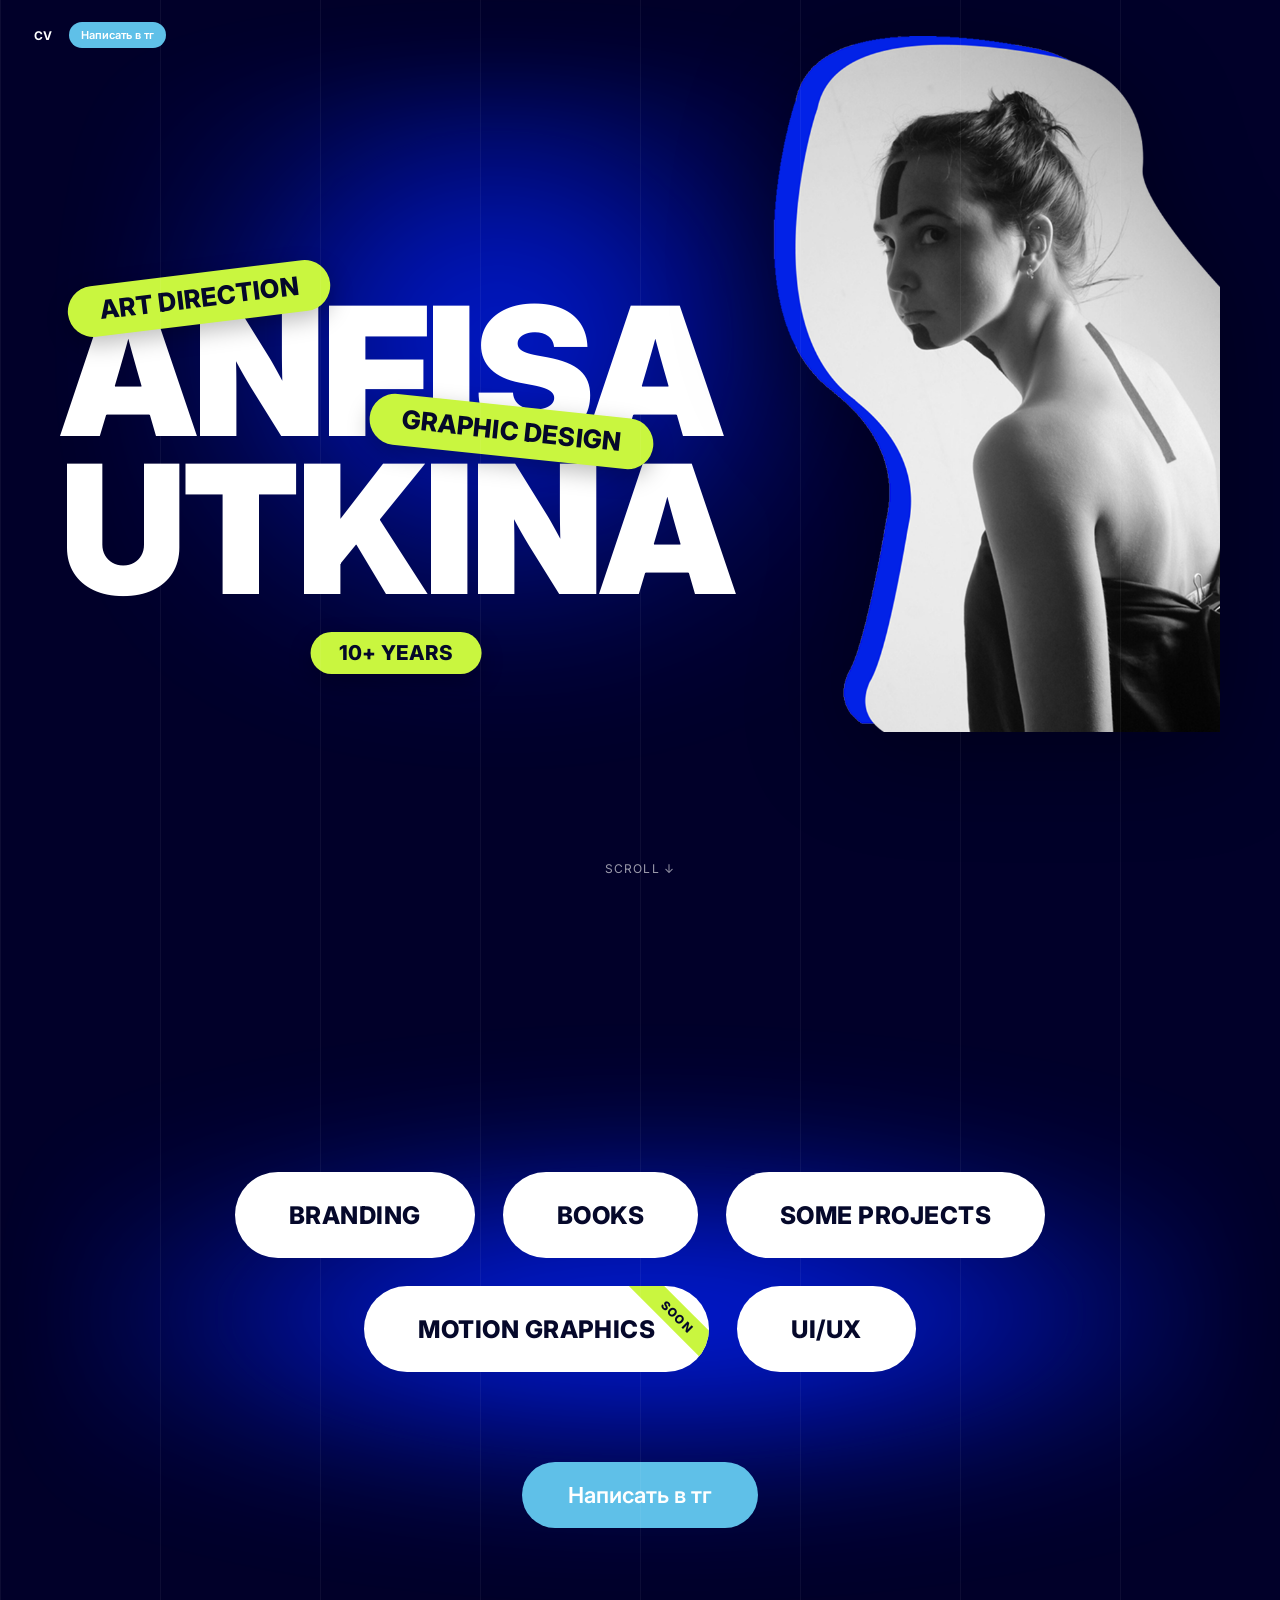
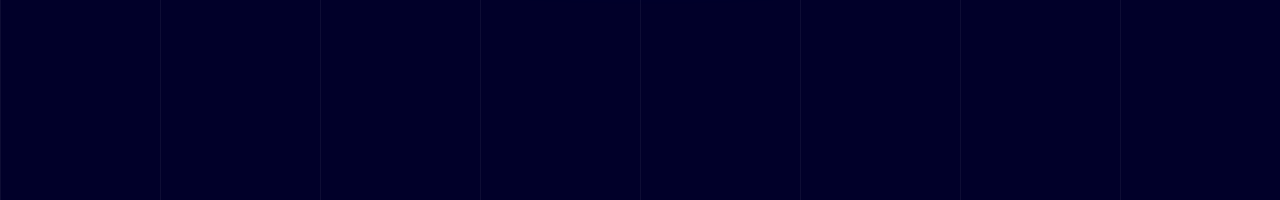
==== index.html @ de8353ec "Initial commit: portfolio site for anfisa.link Static HTML/CSS portfolio with case studies, deployed" ====
<!doctype html>
<html lang="ru">
<head>
  <meta charset="utf-8">
  <meta name="viewport" content="width=device-width, initial-scale=1">
  <title>Anfisa Utkina — Art Director Portfolio</title>
  <link rel="preconnect" href="https://fonts.googleapis.com">
  <link rel="preconnect" href="https://fonts.gstatic.com" crossorigin>
  <link href="https://fonts.googleapis.com/css2?family=Inter:wght@400;600;700;800;900&display=swap" rel="stylesheet">
  <style>
    :root{
      --blue-bg:#010029;
      --blue-glow:#1E22E8;
      --navy:#05082A;
      --lime:#C9F63F;
      --sky:#5FC0E8;
      --white:#fff;
      --grid-line:rgba(255,255,255,.05);
      --font:'Inter','Helvetica Neue',Arial,sans-serif;
    }
    *{box-sizing:border-box}
    html,body{margin:0;padding:0;font-family:var(--font);background:var(--blue-bg);color:var(--white);-webkit-font-smoothing:antialiased}
    a{color:inherit;text-decoration:none}
    img{max-width:100%;display:block}

    /* ===== Snap scroll host ===== */
    html{
      scroll-snap-type: y mandatory;
      scroll-behavior: smooth;
    }
    body{ overflow-x:hidden; }

    /* ===== Screen (section) ===== */
    .screen{
      position:relative;
      width:100%;
      height:100vh;
      overflow:hidden;
      scroll-snap-align: start;
      scroll-snap-stop: always;
      background: var(--blue-bg);
    }
    .screen::before{
      content:"";
      position:absolute; inset:0;
      background-image: linear-gradient(to right, var(--grid-line) 1px, transparent 1px);
      background-size: calc(100%/8) 100%;
      pointer-events:none; z-index:2;
    }

    /* Blue glow backdrop (uses the Ellipse PNG for textured blur) */
    .glow{
      position:absolute;
      pointer-events:none;
      z-index:0;
      opacity:.85;
      filter: blur(40px) saturate(1.2);
    }
    .glow img{
      width:100%; height:100%;
      display:block;
      object-fit: fill;
    }
    .glow--hero{
      top: 8%;
      left: 8%;
      width: 70%;
      height: 80%;
    }
    .glow--cats{
      top: 15%;
      left: 50%;
      transform: translateX(-50%);
      width: 92%;
      height: 62%;
    }

    /* ===== Top bar (shared) ===== */
    .topbar{
      position:absolute;
      top:22px; left:28px;
      display:flex; align-items:center; gap:10px;
      z-index:5;
    }
    .cv{
      color:var(--white);
      font-weight:700;
      font-size:12px;
      letter-spacing:.04em;
      padding:4px 6px;
    }
    .pill-tg-sm{
      display:inline-flex; align-items:center; justify-content:center;
      background:var(--sky); color:var(--white);
      font-weight:600; font-size:11px;
      padding:6px 12px; border-radius:999px;
    }

    /* ===== Screen 1 — Hero ===== */
    .hero{
      position:relative;
      z-index:1;
      height:100%;
      max-width:1500px;
      margin:0 auto;
      padding: 0 60px;
      display:grid;
      grid-template-columns: 1fr 40%;
      align-items:center;
      gap: 0;
    }
    .hero__left{
      position:relative;
      align-self:center;
    }
    .name{
      position:relative;
      font-weight:900;
      line-height:.88;
      letter-spacing:-.02em;
      text-transform:uppercase;
      color:var(--white);
      margin:0;
      font-size: clamp(80px, 14vw, 220px);
      display:inline-block;
    }
    .name .line-1,
    .name .line-2{ display:block; position:relative; }

    /* lime badges — anchored relative to the name block */
    .badge{
      position:absolute;
      display:inline-flex; align-items:center; justify-content:center;
      background:var(--lime);
      color:var(--navy);
      font-weight:800;
      text-transform:uppercase;
      border-radius:999px;
      box-shadow: 0 8px 22px rgba(0,0,0,.25);
      white-space:nowrap;
      letter-spacing:.01em;
      z-index:3;
    }
    .badge--art{
      top: -6%;
      left: 1%;
      padding: 14px 32px;
      font-size: clamp(18px, 2vw, 30px);
      transform: rotate(-7deg);
    }
    .badge--graphic{
      top: 36%;
      left: 46%;
      padding: 14px 32px;
      font-size: clamp(18px, 2vw, 30px);
      transform: rotate(6deg);
    }
    .badge--years{
      top: 100%;
      left: 50%;
      transform: translate(-50%, 24px);
      padding: 12px 28px;
      font-size: clamp(16px, 1.6vw, 24px);
    }

    .hero__right{
      position:relative;
      height:100%;
      display:flex;
      justify-content:flex-end;
      align-items:stretch;
      padding: 4vh 0;
    }
    .hero__photo{
      width:100%;
      max-width: 560px;
      height: 100%;
      display:flex;
      align-items:flex-start;
      justify-content:flex-end;
    }
    .hero__photo img{
      width:100%;
      height:100%;
      object-fit:contain;
      object-position: top right;
      display:block;
      filter: drop-shadow(0 20px 50px rgba(0,0,0,.35));
    }

    /* ===== Screen 2 — Categories ===== */
    .cats-screen{
      display:flex;
      flex-direction:column;
      justify-content:center;
      align-items:center;
      text-align:center;
      padding: 60px;
    }
    .cats{
      display:flex;
      flex-direction:column;
      align-items:center;
      gap:28px;
      position:relative; z-index:1;
    }
    .cats__row{
      display:flex;
      gap:28px;
      flex-wrap:wrap;
      justify-content:center;
    }
    .cat{
      position:relative;
      overflow:hidden;
      background:var(--white);
      color:var(--navy);
      font-weight:800;
      text-transform:uppercase;
      padding:28px 54px;
      border-radius:999px;
      font-size: clamp(20px, 1.9vw, 32px);
      letter-spacing:.02em;
      transition: transform .2s ease, box-shadow .2s ease;
      display:inline-block;
    }
    .cat:hover{ transform: translateY(-3px); box-shadow: 0 14px 28px rgba(0,0,0,.25); }

    .cat__soon{
      position:absolute;
      top:18px;
      right:-38px;
      width:140px;
      padding:5px 0;
      background:var(--lime);
      color:var(--navy);
      font-weight:800;
      font-size:12px;
      letter-spacing:.1em;
      text-transform:uppercase;
      text-align:center;
      transform: rotate(45deg);
      pointer-events:none;
      z-index:2;
    }

    .cats-cta{
      margin-top: 90px;
      display:flex; justify-content:center;
      position:relative; z-index:1;
    }
    .pill-tg-lg{
      display:inline-flex; align-items:center; justify-content:center;
      background:var(--sky); color:var(--white);
      font-weight:600; font-size:22px;
      padding: 20px 46px;
      border-radius:999px;
      transition: transform .2s ease, box-shadow .2s ease;
    }
    .pill-tg-lg:hover{ transform: translateY(-2px); box-shadow: 0 14px 32px rgba(95,192,232,.35); }

    /* scroll hint down arrow */
    .scroll-hint{
      position:absolute;
      bottom:24px; left:50%;
      transform: translateX(-50%);
      opacity:.6;
      font-size:12px;
      letter-spacing:.1em;
      text-transform:uppercase;
      animation: bob 2s ease-in-out infinite;
      z-index:2;
    }
    @keyframes bob{
      0%,100%{ transform: translate(-50%, 0); }
      50%{ transform: translate(-50%, 6px); }
    }

    /* ===== Responsive ===== */
    @media (max-width: 900px){
      html{ scroll-snap-type: none; }
      .screen{ height: auto; min-height: 100vh; }
      .hero{
        grid-template-columns: 1fr;
        padding: 80px 24px 60px;
        gap: 40px;
      }
      .hero__right{ justify-content:center; padding-top:0; }
      .hero__photo{ max-width: 300px; }
      .badge--art{ top:4%; left:2%; }
      .badge--graphic{ top:42%; left:48%; }
      .badge--years{ top:70%; left:20%; }
      .cats-screen{ padding: 80px 24px; }
      .cat{ font-size:16px; padding:14px 26px; }
    }
  </style>
</head>
<body>

  <!-- ===== Screen 1 — Hero ===== -->
  <section class="screen" id="screen-1">
    <div class="glow glow--hero"><img src="assets/blob-blue.png" alt=""></div>
    <header class="topbar">
      <a class="cv" href="#cv">CV</a>
      <a class="pill-tg-sm" href="https://t.me/" target="_blank" rel="noopener">Написать в тг</a>
    </header>

    <div class="hero">
      <div class="hero__left">
        <h1 class="name">
          <span class="line-1">Anfisa</span>
          <span class="line-2">Utkina</span>
          <span class="badge badge--art">Art Direction</span>
          <span class="badge badge--graphic">Graphic Design</span>
          <span class="badge badge--years">10+ Years</span>
        </h1>
      </div>
      <div class="hero__right">
        <div class="hero__photo">
          <img src="assets/hero-photo.png" alt="Anfisa Utkina">
        </div>
      </div>
    </div>

    <div class="scroll-hint">Scroll ↓</div>
  </section>

  <!-- ===== Screen 2 — Categories ===== -->
  <section class="screen cats-screen" id="screen-2">
    <div class="glow glow--cats"><img src="assets/blob-blue-2.png" alt=""></div>
    <nav class="cats" aria-label="Категории работ">
      <div class="cats__row">
        <a class="cat" href="branding.html">Branding</a>
        <a class="cat" href="books.html">Books</a>
        <a class="cat" href="some-projects.html">Some Projects</a>
      </div>
      <div class="cats__row">
        <a class="cat" href="#motion">Motion graphics<span class="cat__soon">Soon</span></a>
        <a class="cat" href="ui-ux.html">UI/UX</a>
      </div>
    </nav>

    <div class="cats-cta">
      <a class="pill-tg-lg" href="https://t.me/" target="_blank" rel="noopener">Написать в тг</a>
    </div>
  </section>

</body>
</html>
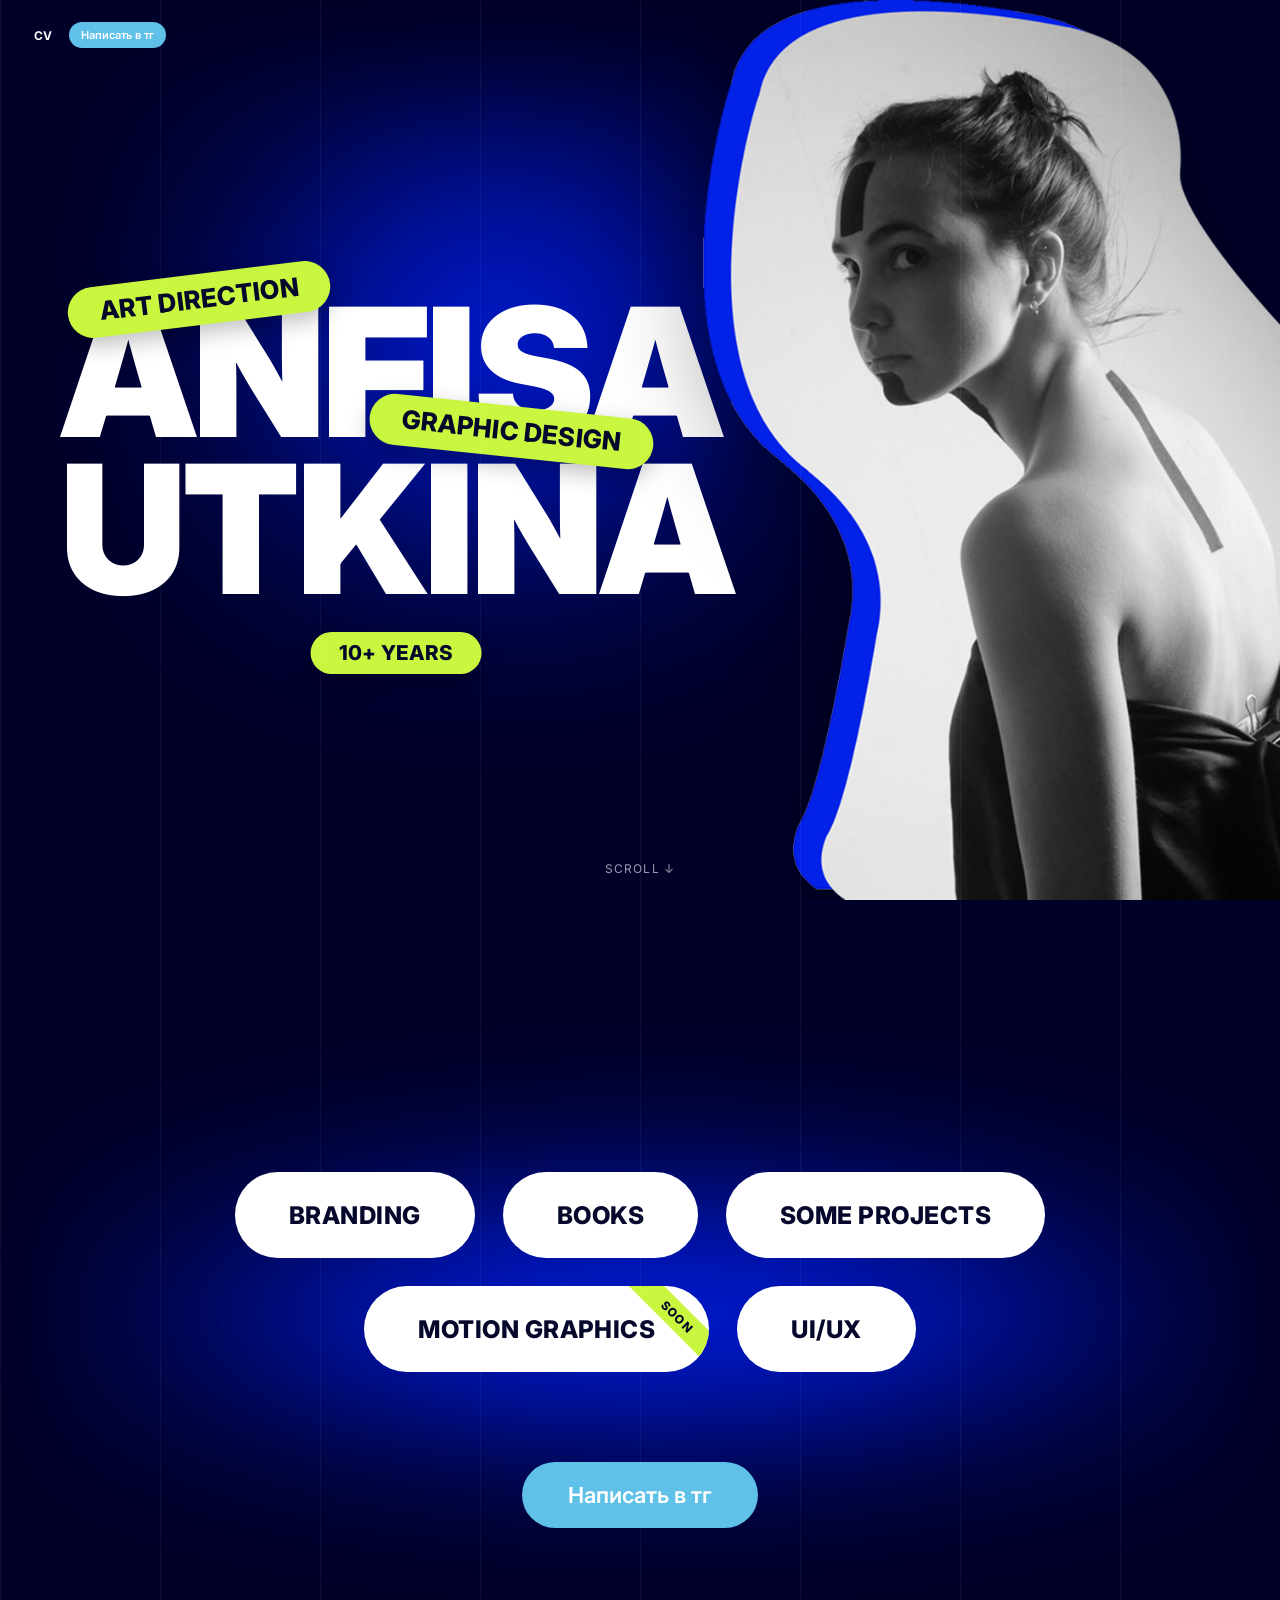
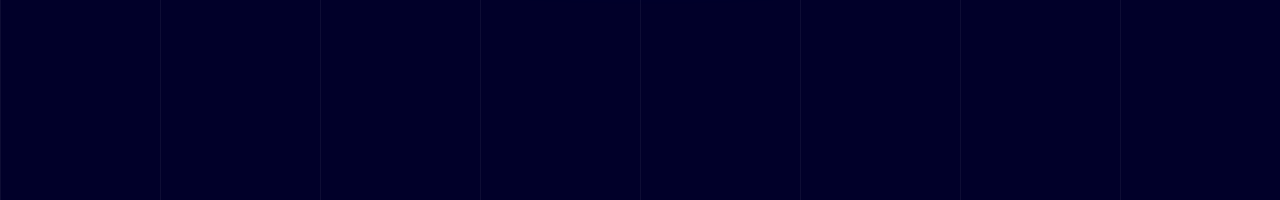
==== commit 71267a9f: "Правки по фидбеку: типографика, лейаут, sticky-хедер, hero-фото - Branding: nbsp для «Наш стенд» в а" ====
--- a/index.html
+++ b/index.html
@@ -75,12 +75,12 @@
       height: 62%;
     }
 
-    /* ===== Top bar (shared) ===== */
+    /* ===== Top bar (shared, fixed across all screens) ===== */
     .topbar{
-      position:absolute;
+      position:fixed;
       top:22px; left:28px;
       display:flex; align-items:center; gap:10px;
-      z-index:5;
+      z-index:50;
     }
     .cv{
       color:var(--white);
@@ -101,17 +101,24 @@
       position:relative;
       z-index:1;
       height:100%;
-      max-width:1500px;
-      margin:0 auto;
-      padding: 0 60px;
+      width:100%;
+      max-width:none;
+      margin:0;
+      padding:0;
       display:grid;
-      grid-template-columns: 1fr 40%;
+      /* правая колонка: естественная ширина фото (= 100vh * 0.667),
+         но не больше 48vw — иначе на низких широких экранах
+         фото съело бы место текста */
+      grid-template-columns: minmax(0, 1fr) min(calc(100vh * 0.667), 48vw);
       align-items:center;
       gap: 0;
     }
     .hero__left{
       position:relative;
       align-self:center;
+      padding-left: max(60px, calc((100vw - 1500px) / 2 + 60px));
+      padding-right: 30px;
+      min-width: 0;
     }
     .name{
       position:relative;
@@ -168,22 +175,22 @@
       height:100%;
       display:flex;
       justify-content:flex-end;
-      align-items:stretch;
-      padding: 4vh 0;
+      align-items:flex-end;
+      padding: 0;
     }
     .hero__photo{
       width:100%;
-      max-width: 560px;
-      height: 100%;
-      display:flex;
-      align-items:flex-start;
+      height:100%;
+      max-width: none;
+      display:flex;
+      align-items:flex-end;
       justify-content:flex-end;
     }
     .hero__photo img{
       width:100%;
       height:100%;
-      object-fit:contain;
-      object-position: top right;
+      object-fit: contain;
+      object-position: bottom right;
       display:block;
       filter: drop-shadow(0 20px 50px rgba(0,0,0,.35));
     }
@@ -284,9 +291,12 @@
         grid-template-columns: 1fr;
         padding: 80px 24px 60px;
         gap: 40px;
+        width: auto;
       }
-      .hero__right{ justify-content:center; padding-top:0; }
-      .hero__photo{ max-width: 300px; }
+      .hero__left{ padding-left: 0; padding-right: 0; }
+      .hero__right{ justify-content:center; padding-top:0; align-items:center; height:auto; }
+      .hero__photo{ max-width: 300px; height:auto; }
+      .hero__photo img{ height:auto; width:100%; }
       .badge--art{ top:4%; left:2%; }
       .badge--graphic{ top:42%; left:48%; }
       .badge--years{ top:70%; left:20%; }
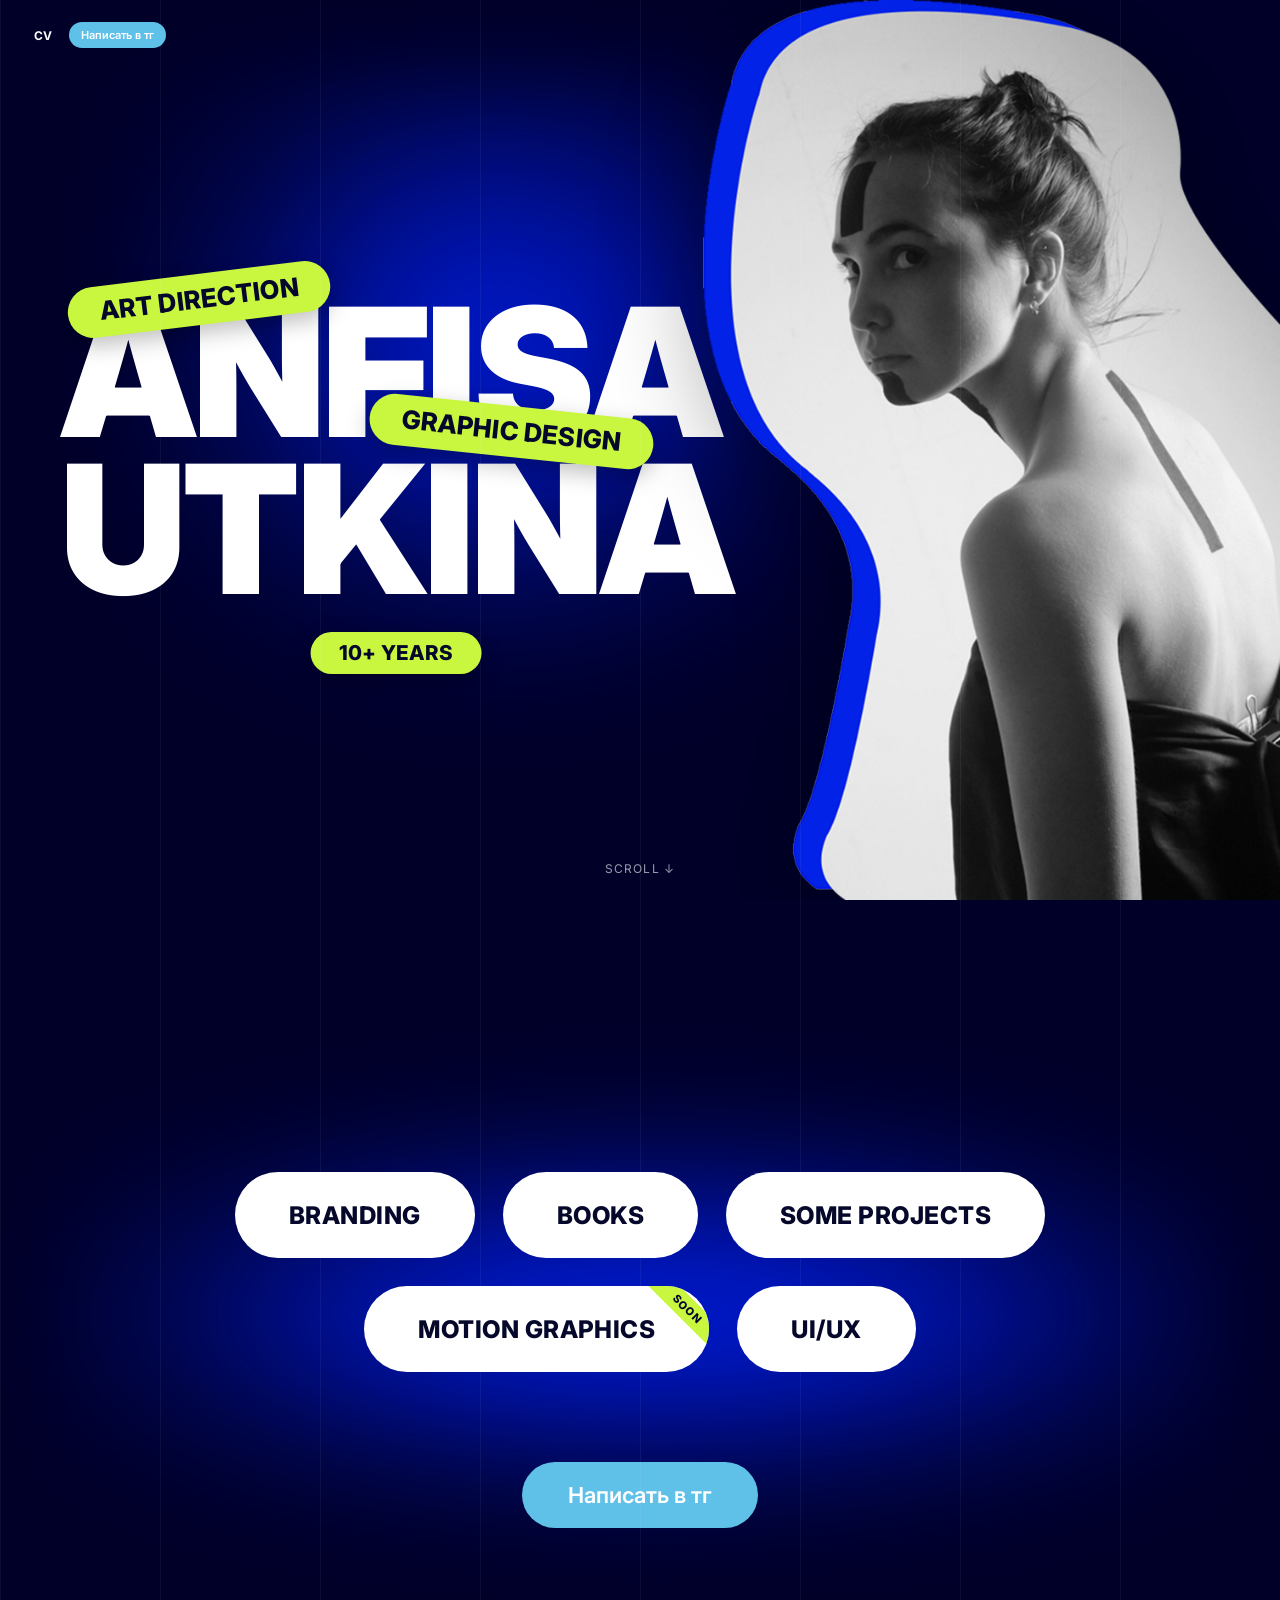
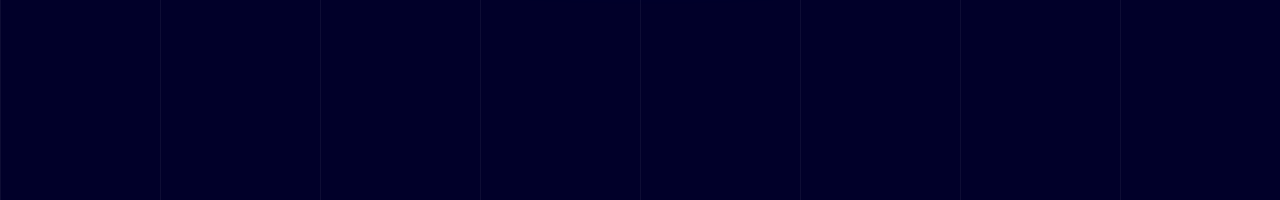
==== commit 8cd9188c: "Адаптив (мобильная версия) — 5 правок - index hero: имя крупнее (clamp 80→120px, tighter tracking), " ====
--- a/index.html
+++ b/index.html
@@ -235,15 +235,15 @@
 
     .cat__soon{
       position:absolute;
-      top:18px;
-      right:-38px;
-      width:140px;
-      padding:5px 0;
+      top:12px;
+      right:-28px;
+      width:100px;
+      padding:4px 0;
       background:var(--lime);
       color:var(--navy);
       font-weight:800;
-      font-size:12px;
-      letter-spacing:.1em;
+      font-size:11px;
+      letter-spacing:.06em;
       text-transform:uppercase;
       text-align:center;
       transform: rotate(45deg);
@@ -289,17 +289,26 @@
       .screen{ height: auto; min-height: 100vh; }
       .hero{
         grid-template-columns: 1fr;
-        padding: 80px 24px 60px;
-        gap: 40px;
+        padding: 80px 24px 40px;
+        gap: 28px;
         width: auto;
+        text-align: center;
       }
-      .hero__left{ padding-left: 0; padding-right: 0; }
+      .hero__left{ padding: 0; display:flex; justify-content:center; }
+      /* Имя крупнее на мобиле; flex-центрирование + tighter tracking
+         позволяют шрифту вырасти, не вылезая за viewport */
+      .name{
+        font-size: clamp(80px, 22vw, 120px);
+        letter-spacing: -.04em;
+      }
       .hero__right{ justify-content:center; padding-top:0; align-items:center; height:auto; }
-      .hero__photo{ max-width: 300px; height:auto; }
+      .hero__photo{ max-width: 220px; height:auto; margin:0 auto; }
       .hero__photo img{ height:auto; width:100%; }
-      .badge--art{ top:4%; left:2%; }
-      .badge--graphic{ top:42%; left:48%; }
-      .badge--years{ top:70%; left:20%; }
+      /* Плашки мельче, чтобы не перекрывали текст */
+      .badge{ box-shadow: 0 6px 16px rgba(0,0,0,.22); }
+      .badge--art{ top:-4%; left:0%; padding:7px 16px; font-size:13px; }
+      .badge--graphic{ top:42%; left:48%; padding:7px 16px; font-size:13px; }
+      .badge--years{ top:100%; left:50%; transform:translate(-50%, 8px); padding:6px 14px; font-size:12px; }
       .cats-screen{ padding: 80px 24px; }
       .cat{ font-size:16px; padding:14px 26px; }
     }
